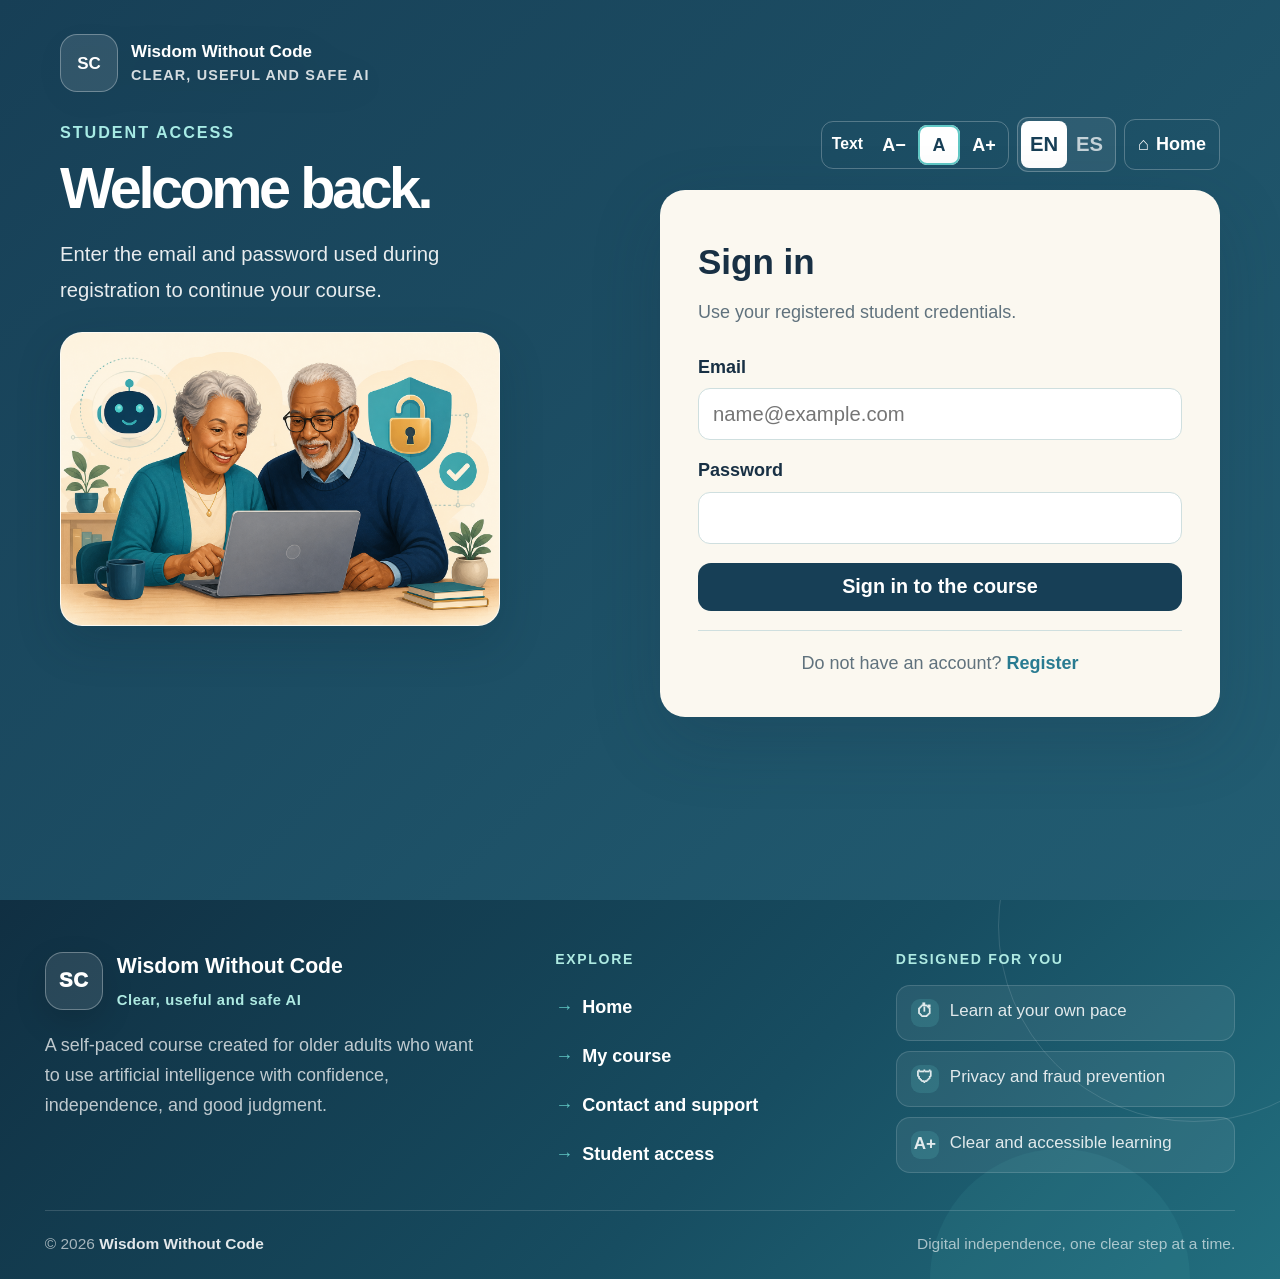
==== nuevo_sitio_web2/acceso.html @ 2ca524eb "Build self-paced Sabiduria Sin Codigos course" ====
<!doctype html><html lang="en"><head><meta charset="utf-8"><meta name="viewport" content="width=device-width,initial-scale=1"><title>Sign in | Wisdom Without Code</title><style>
:root{--ink:#183044;--navy:#173f56;--blue:#297b91;--aqua:#61c8c5;--cream:#fbf8f0;--muted:#60727d;--line:#cfdfdf}*{box-sizing:border-box}body{margin:0;min-height:100vh;background:linear-gradient(135deg,var(--navy),#246378);color:var(--ink);font-family:"Segoe UI",Arial,sans-serif;font-size:17px}.shell{display:grid;min-height:100vh;grid-template-columns:.9fr 1.1fr;align-items:center;gap:7vw;width:min(calc(100% - 9vw),1050px);margin:auto;padding:42px 0}.intro{color:#fff}.brand{display:flex;align-items:center;gap:13px;margin-bottom:48px}.mark{display:grid;width:58px;height:58px;flex:0 0 58px;place-items:center;border:1px solid rgba(255,255,255,.3);border-radius:17px;background:rgba(255,255,255,.11);color:#fff;font-size:17px;font-weight:900;line-height:1;text-align:center}.brand-name{display:block;color:#fff;font-size:17px;font-weight:850;line-height:1.2}.brand-name small{display:block;margin-top:4px;color:rgba(255,255,255,.58);font-size:10px;letter-spacing:.08em;text-transform:uppercase}.label{color:#a7ebe5;font-size:12px;font-weight:850;letter-spacing:.12em}h1{margin:15px 0 20px;font-size:clamp(3.2rem,5.5vw,5.8rem);line-height:.94;letter-spacing:-.06em}.intro>p{color:rgba(255,255,255,.72);line-height:1.7}.login-panel{display:flex;flex-direction:column}.top-actions{display:flex;align-items:center;align-self:flex-end;gap:8px;margin-bottom:12px}.language{display:flex;padding:3px;border:1px solid rgba(255,255,255,.25);border-radius:11px}.language button{padding:6px 9px;border:0;border-radius:8px;background:transparent;color:rgba(255,255,255,.72);font-weight:850;cursor:pointer}.language button.active{background:#fff;color:var(--navy)}.home-link{display:inline-flex;align-items:center;gap:7px;padding:9px 13px;border:1px solid rgba(255,255,255,.25);border-radius:11px;color:#fff;text-decoration:none;font-size:12px;font-weight:850}.card{padding:38px;border-radius:25px;background:var(--cream);box-shadow:0 24px 70px rgba(24,48,68,.2)}.card h2{margin:4px 0 6px;font-size:35px}.card>p{margin:0 0 24px;color:var(--muted);font-size:13px}.field{display:grid;gap:6px;margin-bottom:15px}.field label{font-size:12px;font-weight:850}.field input{width:100%;min-height:52px;padding:0 14px;border:1px solid var(--line);border-radius:12px;background:#fff;font:inherit;outline:0}.field input:focus{border-color:var(--aqua);box-shadow:0 0 0 4px rgba(97,200,197,.14)}.submit{width:100%;min-height:53px;margin-top:4px;border:0;border-radius:13px;background:var(--navy);color:#fff;font-weight:850;cursor:pointer}.submit:disabled{opacity:.6}.message{display:none;margin:13px 0 0;padding:11px;border-radius:10px;font-size:12px}.message.show{display:block}.message.error{background:#ffe5df;color:#843426}.switch{margin-top:19px;padding-top:17px;border-top:1px solid var(--line);color:var(--muted);font-size:12px;text-align:center}.switch a{color:var(--blue);font-weight:850;text-decoration:none}@media(max-width:800px){.shell{grid-template-columns:1fr;width:min(calc(100% - 34px),620px)}.intro{padding-top:25px}.login-panel{margin-bottom:35px}}@media(max-width:520px){.card{padding:31px 22px}}
</style><link rel="stylesheet" href="acceso-mejorado.css"><link rel="stylesheet" href="responsive.css"><link rel="stylesheet" href="pie-sitio.css"><link rel="stylesheet" href="encabezado-mejorado.css"></head><body><main class="shell">
<section class="intro"><div class="brand"><span class="mark" aria-label="SC">SC</span><span class="brand-name"><span data-en="Wisdom Without Code" data-es="Sabiduría Sin Códigos">Wisdom Without Code</span><small data-en="Clear, useful and safe AI" data-es="IA clara, útil y segura">Clear, useful and safe AI</small></span></div><span class="label" data-en="STUDENT ACCESS" data-es="ACCESO DEL ESTUDIANTE">STUDENT ACCESS</span><h1 data-en="Welcome back." data-es="Bienvenido nuevamente.">Welcome back.</h1><p data-en="Enter the email and password used during registration to continue your course." data-es="Ingrese el correo y la contraseña utilizados durante el registro para continuar su curso.">Enter the email and password used during registration to continue your course.</p><figure class="login-illustration"><img src="Imagenes de del curso/inicio-sesion-adultos-mayores.png" alt="Older couple signing in together to their artificial intelligence course" data-alt-en="Older couple signing in together to their artificial intelligence course" data-alt-es="Pareja de adultos mayores iniciando sesión juntos en su curso de inteligencia artificial"></figure></section>
<div class="login-panel"><div class="top-actions"><div class="language"><button type="button" data-lang="en">EN</button><button type="button" data-lang="es">ES</button></div><a class="home-link" id="homeLink" href="index.html"><span>⌂</span><span data-en="Home" data-es="Inicio">Home</span></a></div><section class="card"><h2 data-en="Sign in" data-es="Iniciar sesión">Sign in</h2><p data-en="Use your registered student credentials." data-es="Utilice sus credenciales de estudiante registrado.">Use your registered student credentials.</p><form id="loginForm"><div class="field"><label for="email" data-en="Email" data-es="Correo electrónico">Email</label><input id="email" name="email" type="email" autocomplete="username" required maxlength="254" data-placeholder-en="name@example.com" data-placeholder-es="nombre@ejemplo.com"></div><div class="field"><label for="password" data-en="Password" data-es="Contraseña">Password</label><input id="password" name="password" type="password" autocomplete="current-password" required minlength="10" maxlength="200"></div><button class="submit" type="submit" data-en="Sign in to the course" data-es="Ingresar al curso">Sign in to the course</button><p class="message" id="message" role="alert"></p></form><div class="switch"><span data-en="Do not have an account?" data-es="¿No tiene una cuenta?">Do not have an account?</span> <a href="registro.html" data-en="Register" data-es="Registrarme">Register</a></div></section></div>
</main><script src="acceso-local.js"></script><script src="pie-sitio.js"></script></body></html>
---- nuevo_sitio_web2/acceso-mejorado.css ----
.login-illustration{width:min(100%,440px);margin:24px 0 0;overflow:hidden;border:1px solid rgba(255,255,255,.2);border-radius:22px;background:#fbf8f0;box-shadow:0 18px 45px rgba(10,37,50,.18)}
.login-illustration img{display:block;width:100%;height:auto;aspect-ratio:3/2;object-fit:cover}
.login-panel .top-actions>.text-size-control{border-color:rgba(255,255,255,.25);background:transparent}
@media(min-width:801px){.shell{width:min(calc(100% - 56px),1160px);grid-template-columns:minmax(340px,.92fr) minmax(470px,1.08fr);gap:clamp(36px,5vw,68px);padding:22px 0}.intro{align-self:start;max-width:475px;margin-top:12px}.brand{margin-bottom:22px}.intro h1{max-width:470px;margin:12px 0 16px;font-size:clamp(3rem,4.5vw,4.65rem);line-height:.98}.intro>p{max-width:460px;margin-bottom:0;font-size:1.08rem;line-height:1.75}.login-panel{width:min(100%,560px);align-self:center;justify-self:end}.login-panel .top-actions{margin-bottom:8px;transform:translateY(-38px)}.login-panel .card{transform:translateY(-28px)}}
@media(max-width:800px){.shell{min-height:auto;padding:22px 0 32px}.intro{padding-top:0}.brand{margin-bottom:22px}.login-panel{margin-bottom:0}.login-illustration{margin:22px auto 5px}}
---- nuevo_sitio_web2/responsive.css ----
/* Shared responsive and touch-accessibility improvements. */
img,video{max-width:100%;height:auto}.doc-table-wrap{max-width:100%;overflow-x:auto;-webkit-overflow-scrolling:touch}
@media(max-width:800px){
html,body{max-width:100%;overflow-x:hidden}
.language button,.lang-switch button,.text-size-button{min-width:44px!important;min-height:44px!important;padding:8px!important}
.home-link,.switch a,.back,.footer-contact{display:inline-flex;min-height:44px;align-items:center;justify-content:center;padding:8px 12px}
.password-toggle,.password-visibility{min-width:64px;min-height:46px!important}.actions a{min-height:46px!important}.module-toggle,.module:nth-child(5) .module-toggle,.module.open .module-toggle{width:48px!important;height:48px!important;min-height:48px!important}.top-actions{flex-wrap:wrap}
.course-outline-panel{height:calc(100dvh - 20px);padding:16px!important}.outline-list{grid-template-columns:repeat(2,minmax(0,1fr))!important;align-content:start;gap:10px!important;overflow-y:auto;padding:2px 3px 16px}.outline-item{grid-template-columns:38px minmax(0,1fr) 22px!important;padding:13px!important}.outline-number{width:38px!important;height:38px!important}.outline-item strong{font-size:15px!important;line-height:1.35!important}.outline-item p{display:block!important;font-size:12px!important;line-height:1.45!important}.outline-state{display:block!important}.outline-topics-title{font-size:10px!important}.outline-topics{padding-left:18px!important;font-size:13px!important;line-height:1.5!important}
body>form[action="/api/logout"]{right:12px!important;bottom:82px!important;max-width:calc(100vw - 24px);flex-wrap:wrap!important}
}
@media(max-width:520px){
.wrap{width:calc(100% - 28px)!important}h1{font-size:clamp(2.55rem,13vw,4rem)!important;letter-spacing:-.045em!important}.card{padding:26px 19px!important}.header-inner{align-items:stretch!important}.actions,.top-actions{width:100%;justify-content:flex-end}.cta-row .cta,.bottom-cta .cta{width:100%;justify-content:center;text-align:center}
.course-outline-overlay{padding:5px!important}.course-outline-panel{width:calc(100vw - 10px);height:calc(100dvh - 10px);padding:12px!important;border-radius:14px}.outline-head{align-items:flex-start}.outline-head h2{font-size:23px!important;line-height:1.15}.outline-intro{margin:8px 0 12px;font-size:13px!important;line-height:1.45}.outline-list{grid-template-columns:1fr!important}.outline-item{grid-template-columns:38px minmax(0,1fr) 22px!important;gap:9px!important}
.content-card{padding:20px!important}.module-hero h1{font-size:clamp(2.45rem,13vw,4rem)!important}.module-progress-card{align-items:flex-start;flex-direction:column}.module-progress-card>div{width:100%}.exercise-copy,.exercise-answer,.module-review-option,.nav-button,.topic-complete-button{width:100%;min-height:48px;justify-content:center}.final-project-card fieldset label{align-items:flex-start}.self-paced-help{padding:38px 0}
}
---- nuevo_sitio_web2/pie-sitio.css ----
.site-footer{position:relative;width:100%;overflow:hidden;margin-top:auto;background:linear-gradient(135deg,#102f42 0%,#174d61 58%,#226f7f 100%);color:#fff;font-family:"Segoe UI",Arial,sans-serif}.site-footer::before{position:absolute;top:-170px;right:-110px;width:390px;height:390px;border:1px solid rgba(255,255,255,.13);border-radius:50%;content:""}.site-footer::after{position:absolute;right:90px;bottom:-130px;width:260px;height:260px;border-radius:50%;background:rgba(97,200,197,.08);content:""}
.site-footer-inner{position:relative;z-index:1;width:min(calc(100% - 7vw),1240px);margin:auto;padding:48px 0 22px}.site-footer-main{display:grid;grid-template-columns:minmax(270px,1.15fr) minmax(220px,.7fr) minmax(260px,.9fr);gap:clamp(30px,6vw,80px);align-items:start}.site-footer-brand{display:flex;align-items:center;gap:14px}.site-footer-mark{display:grid;width:58px;height:58px;flex:0 0 58px;place-items:center;border:1px solid rgba(255,255,255,.3);border-radius:18px;background:rgba(255,255,255,.1);box-shadow:0 12px 32px rgba(0,0,0,.13);font-weight:950;letter-spacing:.04em}.site-footer-brand strong{display:block;font-size:1.18rem}.site-footer-brand span:last-child span{display:block;margin-top:4px;color:#aeeae2;font-size:.82rem;font-weight:750;letter-spacing:.04em}.site-footer-description{max-width:520px;margin:18px 0 0;color:rgba(255,255,255,.73);font-size:1rem;line-height:1.65}
.site-footer-title{display:block;margin:0 0 13px;color:#aeeae2;font-size:.78rem;font-weight:900;letter-spacing:.12em;text-transform:uppercase}.site-footer-links{display:grid;gap:5px}.site-footer-links a{display:flex;min-height:44px;align-items:center;width:max-content;max-width:100%;padding:6px 0;color:#fff;text-decoration:none;font-size:1rem;font-weight:750}.site-footer-links a::before{margin-right:9px;color:#61c8c5;content:"→"}.site-footer-links a:hover,.site-footer-links a:focus-visible{color:#c6fff5;text-decoration:underline;text-underline-offset:4px}.site-footer-trust{display:grid;gap:10px}.site-footer-trust div{display:flex;align-items:flex-start;gap:11px;padding:13px 14px;border:1px solid rgba(255,255,255,.14);border-radius:14px;background:rgba(255,255,255,.07);color:rgba(255,255,255,.86);font-size:.94rem;line-height:1.45}.site-footer-trust b{display:grid;width:28px;height:28px;flex:0 0 28px;place-items:center;border-radius:9px;background:rgba(97,200,197,.18);font-size:.95rem}
.site-footer-bottom{display:flex;align-items:center;justify-content:space-between;gap:20px;margin-top:34px;padding-top:20px;border-top:1px solid rgba(255,255,255,.15);color:rgba(255,255,255,.62);font-size:.86rem}.site-footer-bottom strong{color:rgba(255,255,255,.88)}
.reviewer-page .site-footer{width:calc(100% + 48px);margin-right:-24px;margin-left:-24px;margin-bottom:-24px}
@media(max-width:850px){.site-footer-main{grid-template-columns:1fr 1fr}.site-footer-intro{grid-column:1/-1}.site-footer-inner{padding-top:40px}}@media(max-width:560px){.site-footer-inner{width:calc(100% - 32px);padding:36px 0 20px}.site-footer-main{grid-template-columns:1fr;gap:28px}.site-footer-intro{grid-column:auto}.site-footer-links a{width:100%;border-bottom:1px solid rgba(255,255,255,.1)}.site-footer-bottom{align-items:flex-start;flex-direction:column;margin-top:28px}.site-footer::before{right:-230px}}
---- nuevo_sitio_web2/encabezado-mejorado.css ----
/* Polished header system; existing controls and behavior remain unchanged. */
.header,.site-header{position:sticky!important;z-index:90!important;top:0;background:linear-gradient(105deg,#102f42 0%,#174d61 62%,#1e6979 100%)!important;border-bottom:1px solid rgba(255,255,255,.14)!important;box-shadow:0 10px 30px rgba(9,38,54,.13)!important;color:#fff!important}
.header::after,.site-header::after{position:absolute;right:4vw;bottom:0;left:4vw;height:1px;background:linear-gradient(90deg,transparent,rgba(97,200,197,.68),transparent);content:"";pointer-events:none}
.header .header-inner,.site-header .header-inner{min-height:88px!important}
.header .brand,.site-header .brand{border:0;background:transparent;color:#fff;text-decoration:none;cursor:pointer}
.header .mark,.site-header .brand-logo{display:grid!important;width:54px!important;height:54px!important;flex:0 0 54px!important;place-items:center!important;border:1px solid rgba(255,255,255,.32)!important;border-radius:17px!important;background:linear-gradient(145deg,rgba(255,255,255,.17),rgba(255,255,255,.07))!important;color:#fff!important;box-shadow:0 10px 25px rgba(0,0,0,.14)!important;font-size:1rem!important;font-weight:950!important;letter-spacing:.04em}
.header .brand strong,.site-header .brand-name strong{color:#fff!important;font-size:1.06rem!important;line-height:1.25}.header .brand small,.site-header .brand-name span{color:#b9eee8!important;font-size:.74rem!important;font-weight:750!important;letter-spacing:.06em!important;text-transform:uppercase}
.header .actions{gap:12px}.header .language,.site-header .lang-switch{padding:4px!important;border:1px solid rgba(255,255,255,.23)!important;border-radius:13px!important;background:rgba(255,255,255,.08)!important;backdrop-filter:blur(8px)}
.header .language button,.site-header .lang-switch button{min-width:43px;min-height:39px;border-radius:9px!important;color:rgba(255,255,255,.78)!important}.header .language button.active,.site-header .lang-switch button.active{background:#fff!important;color:#174d61!important;box-shadow:0 5px 14px rgba(0,0,0,.13)}
.header .login{display:inline-flex;min-height:44px;align-items:center;padding:0 17px!important;border:1px solid rgba(255,255,255,.2);border-radius:12px;background:rgba(255,255,255,.07);color:#fff!important}.header .login:hover,.header .login:focus-visible{border-color:#61c8c5;background:rgba(97,200,197,.15)}
.site-header .header-inner{align-items:center!important}.site-header .header-left{flex-direction:row!important;align-items:center!important;gap:18px!important;padding:10px 0!important}.site-header .header-left-actions{gap:10px}.site-header .header-tools{align-self:center!important;margin-top:0!important}
.site-header .progress-button,.site-header .menu-trigger{min-height:46px;border:1px solid rgba(255,255,255,.2)!important;background:rgba(255,255,255,.09)!important;color:#fff!important;box-shadow:none!important}.site-header .progress-button:hover,.site-header .progress-button[aria-expanded=true],.site-header .menu-trigger:hover,.site-header .menu-trigger[aria-expanded=true]{border-color:#61c8c5!important;background:rgba(97,200,197,.16)!important}.site-header .progress-button strong{color:#aeeae2!important}.site-header .chevron{color:#aeeae2}
.site-header .header-tools .text-size-control,.site-header .header-tools .lang-switch,.site-header .header-tools .header-link{border-color:rgba(255,255,255,.22)!important;background:rgba(255,255,255,.08)!important}.site-header .header-link.interest{min-height:46px;padding:0 17px!important;border-color:#efb95f!important;background:#efb95f!important;color:#173f56!important;box-shadow:0 8px 20px rgba(0,0,0,.13)}
.top .brand,.intro .brand{filter:drop-shadow(0 8px 18px rgba(0,0,0,.12))}.top-actions .language{background:rgba(255,255,255,.08)}
@media(max-width:900px){.site-header .header-left{flex-wrap:wrap}.site-header .header-left-actions{order:3;width:100%}.site-header .header-inner{padding:10px 0}.site-header .header-tools{align-self:start!important}}
@media(max-width:650px){.header,.site-header{position:relative!important}.header .header-inner,.site-header .header-inner{min-height:0!important}.header .header-inner{align-items:stretch!important;padding:13px 0!important}.header .actions{justify-content:space-between!important}.header .login{flex:1;justify-content:center}.site-header .header-left{display:grid!important;grid-template-columns:1fr!important;width:100%;gap:9px!important}.site-header .brand{justify-content:flex-start}.site-header .header-left-actions{display:grid!important;grid-template-columns:1fr 1fr;width:100%}.site-header .progress-button,.site-header .menu-trigger{width:100%;justify-content:center}.site-header .header-tools{width:100%;justify-content:flex-end!important;padding-bottom:4px!important}.site-header .brand-name{min-width:0}.site-header .brand-name strong,.site-header .brand-name span{overflow:hidden;text-overflow:ellipsis;white-space:nowrap}}
@media(max-width:390px){.header .brand strong{font-size:.96rem!important}.header .login{padding:0 11px!important;font-size:.9rem!important}.site-header .header-left-actions{grid-template-columns:1fr}.site-header .header-tools{flex-wrap:wrap}}
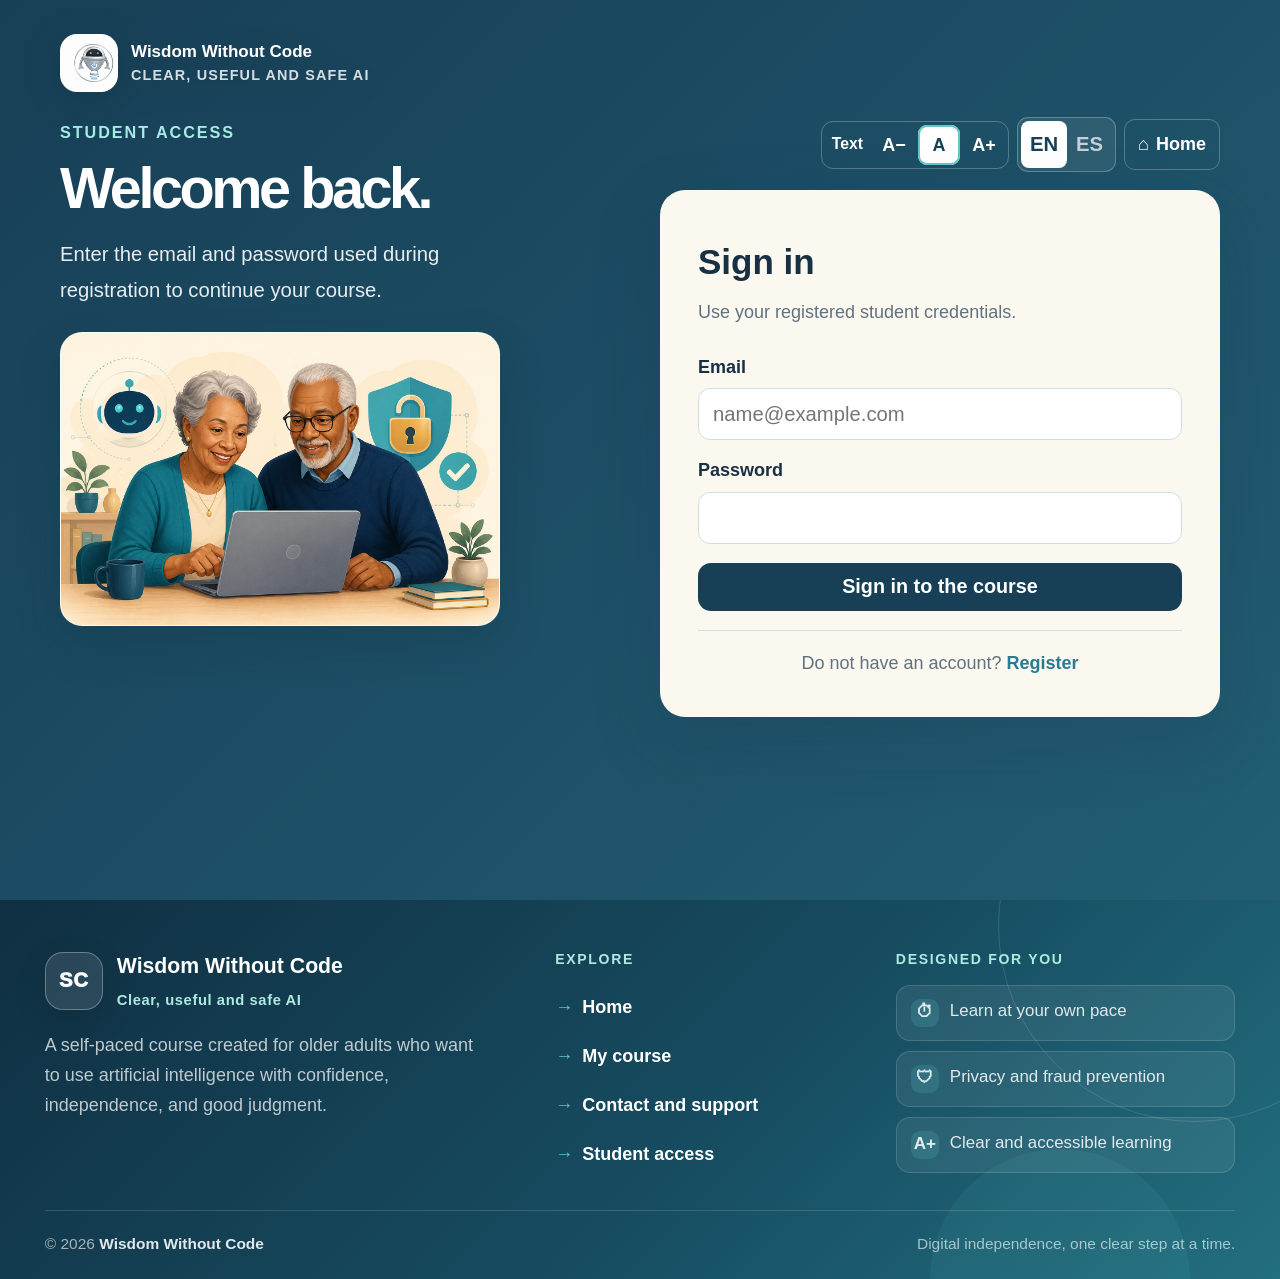
==== commit a4a68cef: "Add Codigo Tecnologia robot logo" ====
--- a/nuevo_sitio_web2/acceso.html
+++ b/nuevo_sitio_web2/acceso.html
@@ -1,6 +1,6 @@
 <!doctype html><html lang="en"><head><meta charset="utf-8"><meta name="viewport" content="width=device-width,initial-scale=1"><title>Sign in | Wisdom Without Code</title><style>
 :root{--ink:#183044;--navy:#173f56;--blue:#297b91;--aqua:#61c8c5;--cream:#fbf8f0;--muted:#60727d;--line:#cfdfdf}*{box-sizing:border-box}body{margin:0;min-height:100vh;background:linear-gradient(135deg,var(--navy),#246378);color:var(--ink);font-family:"Segoe UI",Arial,sans-serif;font-size:17px}.shell{display:grid;min-height:100vh;grid-template-columns:.9fr 1.1fr;align-items:center;gap:7vw;width:min(calc(100% - 9vw),1050px);margin:auto;padding:42px 0}.intro{color:#fff}.brand{display:flex;align-items:center;gap:13px;margin-bottom:48px}.mark{display:grid;width:58px;height:58px;flex:0 0 58px;place-items:center;border:1px solid rgba(255,255,255,.3);border-radius:17px;background:rgba(255,255,255,.11);color:#fff;font-size:17px;font-weight:900;line-height:1;text-align:center}.brand-name{display:block;color:#fff;font-size:17px;font-weight:850;line-height:1.2}.brand-name small{display:block;margin-top:4px;color:rgba(255,255,255,.58);font-size:10px;letter-spacing:.08em;text-transform:uppercase}.label{color:#a7ebe5;font-size:12px;font-weight:850;letter-spacing:.12em}h1{margin:15px 0 20px;font-size:clamp(3.2rem,5.5vw,5.8rem);line-height:.94;letter-spacing:-.06em}.intro>p{color:rgba(255,255,255,.72);line-height:1.7}.login-panel{display:flex;flex-direction:column}.top-actions{display:flex;align-items:center;align-self:flex-end;gap:8px;margin-bottom:12px}.language{display:flex;padding:3px;border:1px solid rgba(255,255,255,.25);border-radius:11px}.language button{padding:6px 9px;border:0;border-radius:8px;background:transparent;color:rgba(255,255,255,.72);font-weight:850;cursor:pointer}.language button.active{background:#fff;color:var(--navy)}.home-link{display:inline-flex;align-items:center;gap:7px;padding:9px 13px;border:1px solid rgba(255,255,255,.25);border-radius:11px;color:#fff;text-decoration:none;font-size:12px;font-weight:850}.card{padding:38px;border-radius:25px;background:var(--cream);box-shadow:0 24px 70px rgba(24,48,68,.2)}.card h2{margin:4px 0 6px;font-size:35px}.card>p{margin:0 0 24px;color:var(--muted);font-size:13px}.field{display:grid;gap:6px;margin-bottom:15px}.field label{font-size:12px;font-weight:850}.field input{width:100%;min-height:52px;padding:0 14px;border:1px solid var(--line);border-radius:12px;background:#fff;font:inherit;outline:0}.field input:focus{border-color:var(--aqua);box-shadow:0 0 0 4px rgba(97,200,197,.14)}.submit{width:100%;min-height:53px;margin-top:4px;border:0;border-radius:13px;background:var(--navy);color:#fff;font-weight:850;cursor:pointer}.submit:disabled{opacity:.6}.message{display:none;margin:13px 0 0;padding:11px;border-radius:10px;font-size:12px}.message.show{display:block}.message.error{background:#ffe5df;color:#843426}.switch{margin-top:19px;padding-top:17px;border-top:1px solid var(--line);color:var(--muted);font-size:12px;text-align:center}.switch a{color:var(--blue);font-weight:850;text-decoration:none}@media(max-width:800px){.shell{grid-template-columns:1fr;width:min(calc(100% - 34px),620px)}.intro{padding-top:25px}.login-panel{margin-bottom:35px}}@media(max-width:520px){.card{padding:31px 22px}}
 </style><link rel="stylesheet" href="acceso-mejorado.css"><link rel="stylesheet" href="responsive.css"><link rel="stylesheet" href="pie-sitio.css"><link rel="stylesheet" href="encabezado-mejorado.css"></head><body><main class="shell">
-<section class="intro"><div class="brand"><span class="mark" aria-label="SC">SC</span><span class="brand-name"><span data-en="Wisdom Without Code" data-es="Sabiduría Sin Códigos">Wisdom Without Code</span><small data-en="Clear, useful and safe AI" data-es="IA clara, útil y segura">Clear, useful and safe AI</small></span></div><span class="label" data-en="STUDENT ACCESS" data-es="ACCESO DEL ESTUDIANTE">STUDENT ACCESS</span><h1 data-en="Welcome back." data-es="Bienvenido nuevamente.">Welcome back.</h1><p data-en="Enter the email and password used during registration to continue your course." data-es="Ingrese el correo y la contraseña utilizados durante el registro para continuar su curso.">Enter the email and password used during registration to continue your course.</p><figure class="login-illustration"><img src="Imagenes de del curso/inicio-sesion-adultos-mayores.png" alt="Older couple signing in together to their artificial intelligence course" data-alt-en="Older couple signing in together to their artificial intelligence course" data-alt-es="Pareja de adultos mayores iniciando sesión juntos en su curso de inteligencia artificial"></figure></section>
+<section class="intro"><div class="brand"><span class="mark"><img src="logo-codigo-tecnologia.png" alt="Código Tecnología"></span><span class="brand-name"><span data-en="Wisdom Without Code" data-es="Sabiduría Sin Códigos">Wisdom Without Code</span><small data-en="Clear, useful and safe AI" data-es="IA clara, útil y segura">Clear, useful and safe AI</small></span></div><span class="label" data-en="STUDENT ACCESS" data-es="ACCESO DEL ESTUDIANTE">STUDENT ACCESS</span><h1 data-en="Welcome back." data-es="Bienvenido nuevamente.">Welcome back.</h1><p data-en="Enter the email and password used during registration to continue your course." data-es="Ingrese el correo y la contraseña utilizados durante el registro para continuar su curso.">Enter the email and password used during registration to continue your course.</p><figure class="login-illustration"><img src="Imagenes de del curso/inicio-sesion-adultos-mayores.png" alt="Older couple signing in together to their artificial intelligence course" data-alt-en="Older couple signing in together to their artificial intelligence course" data-alt-es="Pareja de adultos mayores iniciando sesión juntos en su curso de inteligencia artificial"></figure></section>
 <div class="login-panel"><div class="top-actions"><div class="language"><button type="button" data-lang="en">EN</button><button type="button" data-lang="es">ES</button></div><a class="home-link" id="homeLink" href="index.html"><span>⌂</span><span data-en="Home" data-es="Inicio">Home</span></a></div><section class="card"><h2 data-en="Sign in" data-es="Iniciar sesión">Sign in</h2><p data-en="Use your registered student credentials." data-es="Utilice sus credenciales de estudiante registrado.">Use your registered student credentials.</p><form id="loginForm"><div class="field"><label for="email" data-en="Email" data-es="Correo electrónico">Email</label><input id="email" name="email" type="email" autocomplete="username" required maxlength="254" data-placeholder-en="name@example.com" data-placeholder-es="nombre@ejemplo.com"></div><div class="field"><label for="password" data-en="Password" data-es="Contraseña">Password</label><input id="password" name="password" type="password" autocomplete="current-password" required minlength="10" maxlength="200"></div><button class="submit" type="submit" data-en="Sign in to the course" data-es="Ingresar al curso">Sign in to the course</button><p class="message" id="message" role="alert"></p></form><div class="switch"><span data-en="Do not have an account?" data-es="¿No tiene una cuenta?">Do not have an account?</span> <a href="registro.html" data-en="Register" data-es="Registrarme">Register</a></div></section></div>
 </main><script src="acceso-local.js"></script><script src="pie-sitio.js"></script></body></html>
--- a/nuevo_sitio_web2/encabezado-mejorado.css
+++ b/nuevo_sitio_web2/encabezado-mejorado.css
@@ -4,6 +4,8 @@
 .header .header-inner,.site-header .header-inner{min-height:88px!important}
 .header .brand,.site-header .brand{border:0;background:transparent;color:#fff;text-decoration:none;cursor:pointer}
 .header .mark,.site-header .brand-logo{display:grid!important;width:54px!important;height:54px!important;flex:0 0 54px!important;place-items:center!important;border:1px solid rgba(255,255,255,.32)!important;border-radius:17px!important;background:linear-gradient(145deg,rgba(255,255,255,.17),rgba(255,255,255,.07))!important;color:#fff!important;box-shadow:0 10px 25px rgba(0,0,0,.14)!important;font-size:1rem!important;font-weight:950!important;letter-spacing:.04em}
+.header .mark,.site-header .brand-logo,.top .mark,.intro .mark,.sidebar-mark{overflow:hidden;padding:0!important;background:#fff!important}
+.header .mark img,.site-header .brand-logo img,.top .mark img,.intro .mark img,.sidebar-mark img{display:block;width:100%;height:100%;object-fit:cover;object-position:left center}
 .header .brand strong,.site-header .brand-name strong{color:#fff!important;font-size:1.06rem!important;line-height:1.25}.header .brand small,.site-header .brand-name span{color:#b9eee8!important;font-size:.74rem!important;font-weight:750!important;letter-spacing:.06em!important;text-transform:uppercase}
 .header .actions{gap:12px}.header .language,.site-header .lang-switch{padding:4px!important;border:1px solid rgba(255,255,255,.23)!important;border-radius:13px!important;background:rgba(255,255,255,.08)!important;backdrop-filter:blur(8px)}
 .header .language button,.site-header .lang-switch button{min-width:43px;min-height:39px;border-radius:9px!important;color:rgba(255,255,255,.78)!important}.header .language button.active,.site-header .lang-switch button.active{background:#fff!important;color:#174d61!important;box-shadow:0 5px 14px rgba(0,0,0,.13)}
